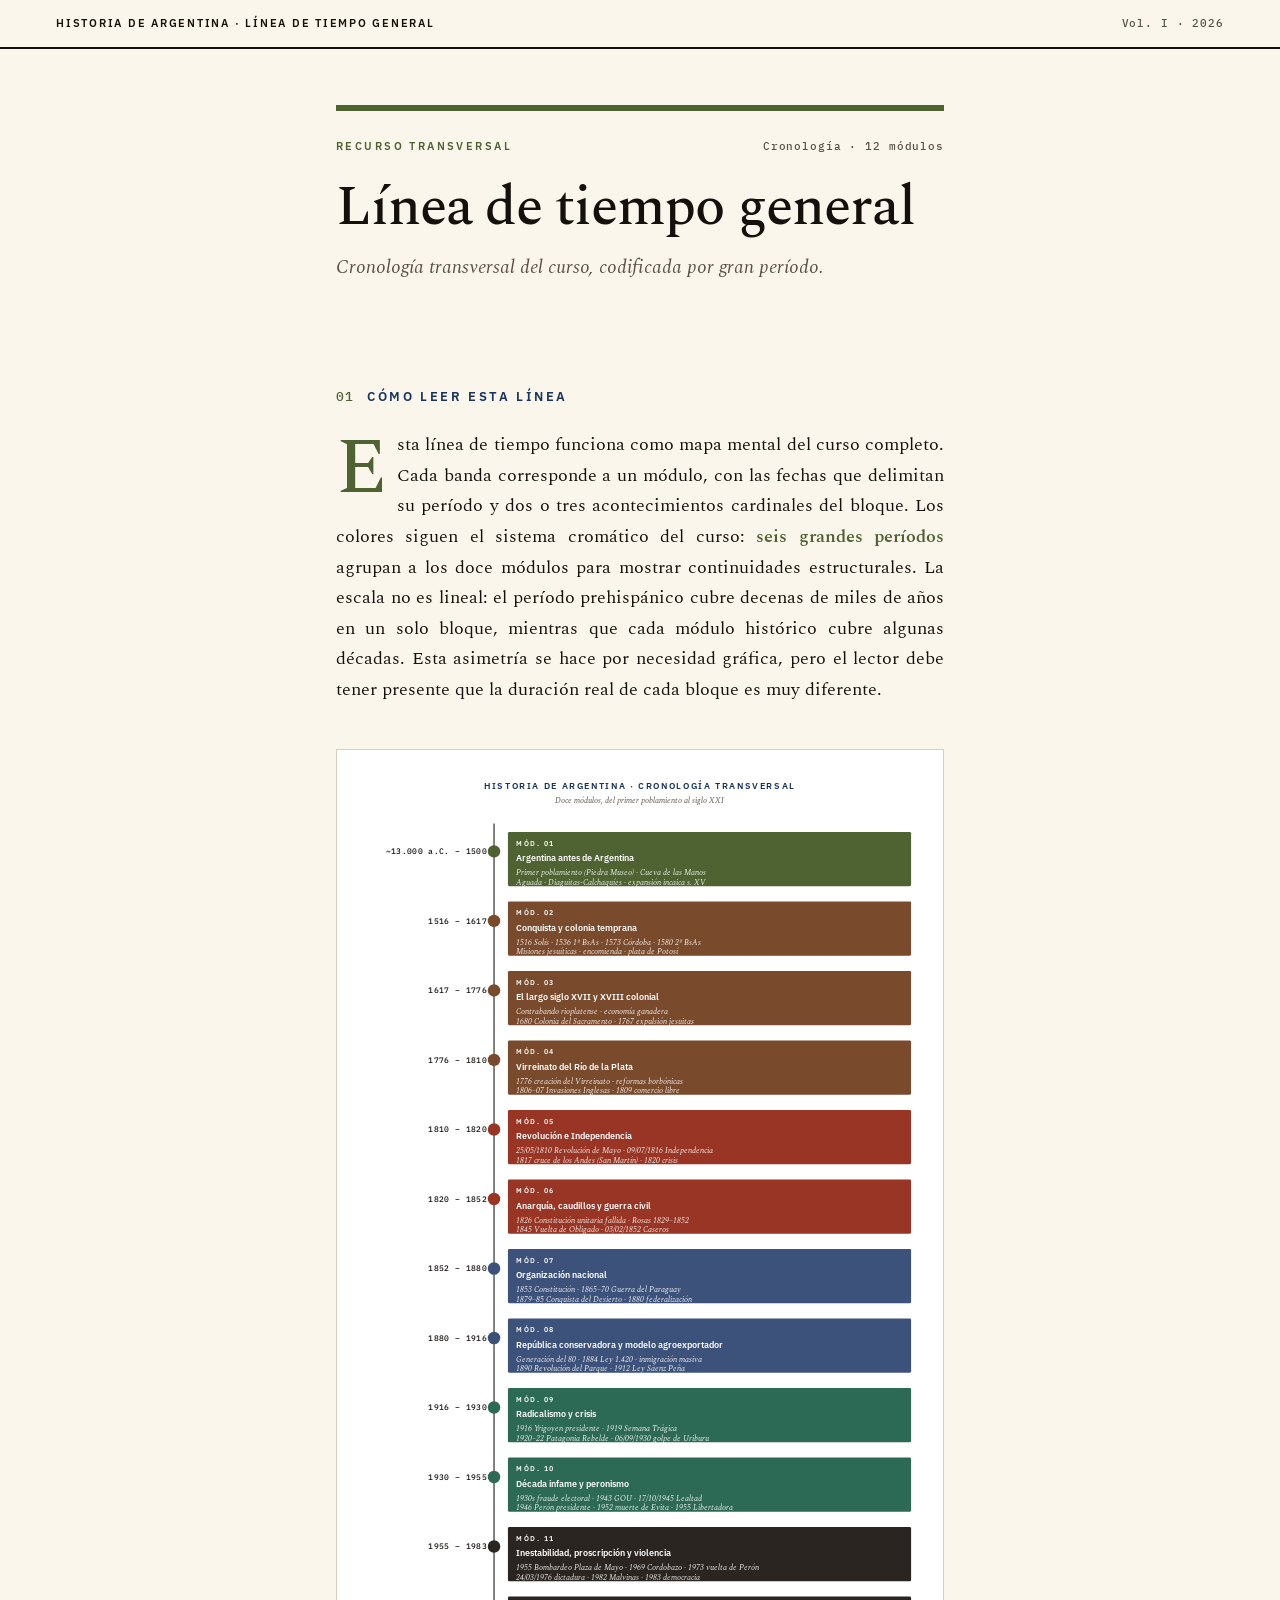
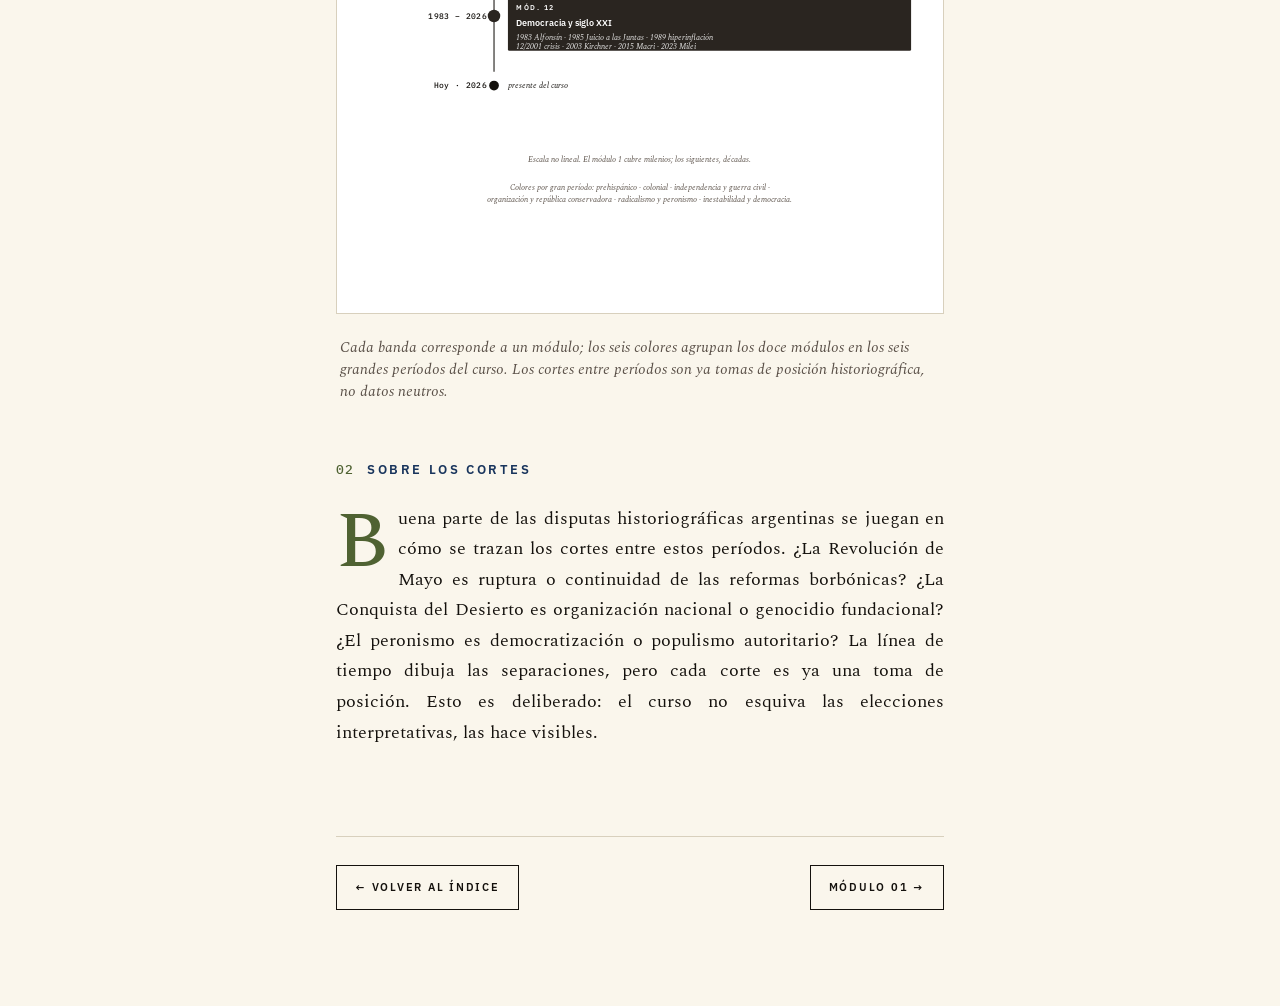
==== linea-tiempo-general.html @ d950d718 "Subida inicial · curso de Historia de Argentina" ====
<!DOCTYPE html>
<html lang="es">
<head>
<meta charset="UTF-8">
<meta name="viewport" content="width=device-width, initial-scale=1.0">
<title>Línea de tiempo general · Historia de Argentina</title>
<link rel="stylesheet" href="estilos.css">
</head>
<body>

<header class="masthead">
  <span class="masthead-edicion">Historia de Argentina · línea de tiempo general</span>
  <span class="masthead-vol">Vol. I · 2026</span>
</header>

<main class="contenido">

  <header class="modulo-cabecera">
    <div class="mod-eyebrow">
      <span>Recurso transversal</span>
      <span class="mod-counter">Cronología · 12 módulos</span>
    </div>
    <h1>Línea de tiempo general</h1>
    <p class="modulo-periodo">Cronología transversal del curso, codificada por gran período.</p>
  </header>

  <section>
    <h2>Cómo leer esta línea</h2>
    <p>Esta línea de tiempo funciona como mapa mental del curso completo. Cada banda corresponde a un módulo, con las fechas que delimitan su período y dos o tres acontecimientos cardinales del bloque. Los colores siguen el sistema cromático del curso: <strong>seis grandes períodos</strong> agrupan a los doce módulos para mostrar continuidades estructurales. La escala no es lineal: el período prehispánico cubre decenas de miles de años en un solo bloque, mientras que cada módulo histórico cubre algunas décadas. Esta asimetría se hace por necesidad gráfica, pero el lector debe tener presente que la duración real de cada bloque es muy diferente.</p>
  </section>

  <div class="grafico">
    <svg viewBox="0 0 820 1620" xmlns="http://www.w3.org/2000/svg" role="img" aria-label="Línea de tiempo de la historia argentina">

      <defs>
        <style>
          .tl-titulo { font: 600 13px 'IBM Plex Sans', sans-serif; fill: #18345c; letter-spacing: 0.18em; text-transform: uppercase; }
          .tl-subtitulo { font: italic 12px 'Spectral', serif; fill: #5a5048; }
          .tl-modnum { font: 600 10px 'IBM Plex Sans', sans-serif; fill: #fff; letter-spacing: 0.22em; }
          .tl-fecha { font: 500 12px 'IBM Plex Mono', monospace; fill: #14110d; letter-spacing: 0.04em; }
          .tl-titulobarra { font: 600 13px 'IBM Plex Sans', sans-serif; fill: #fff; }
          .tl-evento { font: italic 12px 'Spectral', serif; fill: #fff; opacity: 0.92; }
          .tl-eje { stroke: #14110d; stroke-width: 1.5; }
          .tl-nota { font: italic 11px 'Spectral', serif; fill: #5a5048; }
        </style>
      </defs>

      <text x="410" y="30" text-anchor="middle" class="tl-titulo">Historia de Argentina · cronología transversal</text>
      <text x="410" y="50" text-anchor="middle" class="tl-subtitulo">Doce módulos, del primer poblamiento al siglo XXI</text>

      <line x1="200" y1="80" x2="200" y2="1300" class="tl-eje"/>

      <!-- MÓDULO 1 — Prehispánico (p1 #4f6232) -->
      <circle cx="200" cy="120" r="9" fill="#4f6232"/>
      <text x="190" y="124" text-anchor="end" class="tl-fecha">~13.000 a.C. – 1500</text>
      <rect x="220" y="92" width="580" height="78" fill="#4f6232" rx="2"/>
      <text x="232" y="112" class="tl-modnum">MÓD. 01</text>
      <text x="232" y="134" class="tl-titulobarra">Argentina antes de Argentina</text>
      <text x="232" y="154" class="tl-evento">Primer poblamiento (Piedra Museo) · Cueva de las Manos</text>
      <text x="232" y="168" class="tl-evento">Aguada · Diaguitas-Calchaquíes · expansión incaica s. XV</text>

      <!-- MÓDULO 2 — Colonial (p2 #7a4a2c) -->
      <circle cx="200" cy="220" r="9" fill="#7a4a2c"/>
      <text x="190" y="224" text-anchor="end" class="tl-fecha">1516 – 1617</text>
      <rect x="220" y="192" width="580" height="78" fill="#7a4a2c" rx="2"/>
      <text x="232" y="212" class="tl-modnum">MÓD. 02</text>
      <text x="232" y="234" class="tl-titulobarra">Conquista y colonia temprana</text>
      <text x="232" y="254" class="tl-evento">1516 Solís · 1536 1ª BsAs · 1573 Córdoba · 1580 2ª BsAs</text>
      <text x="232" y="268" class="tl-evento">Misiones jesuíticas · encomienda · plata de Potosí</text>

      <!-- MÓDULO 3 — Colonial (p2) -->
      <circle cx="200" cy="320" r="9" fill="#7a4a2c"/>
      <text x="190" y="324" text-anchor="end" class="tl-fecha">1617 – 1776</text>
      <rect x="220" y="292" width="580" height="78" fill="#7a4a2c" rx="2"/>
      <text x="232" y="312" class="tl-modnum">MÓD. 03</text>
      <text x="232" y="334" class="tl-titulobarra">El largo siglo XVII y XVIII colonial</text>
      <text x="232" y="354" class="tl-evento">Contrabando rioplatense · economía ganadera</text>
      <text x="232" y="368" class="tl-evento">1680 Colonia del Sacramento · 1767 expulsión jesuitas</text>

      <!-- MÓDULO 4 — Colonial (p2) -->
      <circle cx="200" cy="420" r="9" fill="#7a4a2c"/>
      <text x="190" y="424" text-anchor="end" class="tl-fecha">1776 – 1810</text>
      <rect x="220" y="392" width="580" height="78" fill="#7a4a2c" rx="2"/>
      <text x="232" y="412" class="tl-modnum">MÓD. 04</text>
      <text x="232" y="434" class="tl-titulobarra">Virreinato del Río de la Plata</text>
      <text x="232" y="454" class="tl-evento">1776 creación del Virreinato · reformas borbónicas</text>
      <text x="232" y="468" class="tl-evento">1806–07 Invasiones Inglesas · 1809 comercio libre</text>

      <!-- MÓDULO 5 — Independencia (p3 #993524) -->
      <circle cx="200" cy="520" r="9" fill="#993524"/>
      <text x="190" y="524" text-anchor="end" class="tl-fecha">1810 – 1820</text>
      <rect x="220" y="492" width="580" height="78" fill="#993524" rx="2"/>
      <text x="232" y="512" class="tl-modnum">MÓD. 05</text>
      <text x="232" y="534" class="tl-titulobarra">Revolución e Independencia</text>
      <text x="232" y="554" class="tl-evento">25/05/1810 Revolución de Mayo · 09/07/1816 Independencia</text>
      <text x="232" y="568" class="tl-evento">1817 cruce de los Andes (San Martín) · 1820 crisis</text>

      <!-- MÓDULO 6 — Independencia (p3) -->
      <circle cx="200" cy="620" r="9" fill="#993524"/>
      <text x="190" y="624" text-anchor="end" class="tl-fecha">1820 – 1852</text>
      <rect x="220" y="592" width="580" height="78" fill="#993524" rx="2"/>
      <text x="232" y="612" class="tl-modnum">MÓD. 06</text>
      <text x="232" y="634" class="tl-titulobarra">Anarquía, caudillos y guerra civil</text>
      <text x="232" y="654" class="tl-evento">1826 Constitución unitaria fallida · Rosas 1829–1852</text>
      <text x="232" y="668" class="tl-evento">1845 Vuelta de Obligado · 03/02/1852 Caseros</text>

      <!-- MÓDULO 7 — Organización (p4 #3d527a) -->
      <circle cx="200" cy="720" r="9" fill="#3d527a"/>
      <text x="190" y="724" text-anchor="end" class="tl-fecha">1852 – 1880</text>
      <rect x="220" y="692" width="580" height="78" fill="#3d527a" rx="2"/>
      <text x="232" y="712" class="tl-modnum">MÓD. 07</text>
      <text x="232" y="734" class="tl-titulobarra">Organización nacional</text>
      <text x="232" y="754" class="tl-evento">1853 Constitución · 1865–70 Guerra del Paraguay</text>
      <text x="232" y="768" class="tl-evento">1879–85 Conquista del Desierto · 1880 federalización</text>

      <!-- MÓDULO 8 — Conservadora (p4) -->
      <circle cx="200" cy="820" r="9" fill="#3d527a"/>
      <text x="190" y="824" text-anchor="end" class="tl-fecha">1880 – 1916</text>
      <rect x="220" y="792" width="580" height="78" fill="#3d527a" rx="2"/>
      <text x="232" y="812" class="tl-modnum">MÓD. 08</text>
      <text x="232" y="834" class="tl-titulobarra">República conservadora y modelo agroexportador</text>
      <text x="232" y="854" class="tl-evento">Generación del 80 · 1884 Ley 1.420 · inmigración masiva</text>
      <text x="232" y="868" class="tl-evento">1890 Revolución del Parque · 1912 Ley Sáenz Peña</text>

      <!-- MÓDULO 9 — Radicalismo (p5 #2d6a55) -->
      <circle cx="200" cy="920" r="9" fill="#2d6a55"/>
      <text x="190" y="924" text-anchor="end" class="tl-fecha">1916 – 1930</text>
      <rect x="220" y="892" width="580" height="78" fill="#2d6a55" rx="2"/>
      <text x="232" y="912" class="tl-modnum">MÓD. 09</text>
      <text x="232" y="934" class="tl-titulobarra">Radicalismo y crisis</text>
      <text x="232" y="954" class="tl-evento">1916 Yrigoyen presidente · 1919 Semana Trágica</text>
      <text x="232" y="968" class="tl-evento">1920–22 Patagonia Rebelde · 06/09/1930 golpe de Uriburu</text>

      <!-- MÓDULO 10 — Peronismo (p5) -->
      <circle cx="200" cy="1020" r="9" fill="#2d6a55"/>
      <text x="190" y="1024" text-anchor="end" class="tl-fecha">1930 – 1955</text>
      <rect x="220" y="992" width="580" height="78" fill="#2d6a55" rx="2"/>
      <text x="232" y="1012" class="tl-modnum">MÓD. 10</text>
      <text x="232" y="1034" class="tl-titulobarra">Década infame y peronismo</text>
      <text x="232" y="1054" class="tl-evento">1930s fraude electoral · 1943 GOU · 17/10/1945 Lealtad</text>
      <text x="232" y="1068" class="tl-evento">1946 Perón presidente · 1952 muerte de Evita · 1955 Libertadora</text>

      <!-- MÓDULO 11 — Inestabilidad (p6 #2a2520) -->
      <circle cx="200" cy="1120" r="9" fill="#2a2520"/>
      <text x="190" y="1124" text-anchor="end" class="tl-fecha">1955 – 1983</text>
      <rect x="220" y="1092" width="580" height="78" fill="#2a2520" rx="2"/>
      <text x="232" y="1112" class="tl-modnum">MÓD. 11</text>
      <text x="232" y="1134" class="tl-titulobarra">Inestabilidad, proscripción y violencia</text>
      <text x="232" y="1154" class="tl-evento">1955 Bombardeo Plaza de Mayo · 1969 Cordobazo · 1973 vuelta de Perón</text>
      <text x="232" y="1168" class="tl-evento">24/03/1976 dictadura · 1982 Malvinas · 1983 democracia</text>

      <!-- MÓDULO 12 — Democracia (p6) -->
      <circle cx="200" cy="1220" r="9" fill="#2a2520"/>
      <text x="190" y="1224" text-anchor="end" class="tl-fecha">1983 – 2026</text>
      <rect x="220" y="1192" width="580" height="78" fill="#2a2520" rx="2"/>
      <text x="232" y="1212" class="tl-modnum">MÓD. 12</text>
      <text x="232" y="1234" class="tl-titulobarra">Democracia y siglo XXI</text>
      <text x="232" y="1254" class="tl-evento">1983 Alfonsín · 1985 Juicio a las Juntas · 1989 hiperinflación</text>
      <text x="232" y="1268" class="tl-evento">12/2001 crisis · 2003 Kirchner · 2015 Macri · 2023 Milei</text>

      <!-- Marcador del presente -->
      <circle cx="200" cy="1320" r="7" fill="#14110d"/>
      <text x="190" y="1324" text-anchor="end" class="tl-fecha">Hoy · 2026</text>
      <text x="220" y="1324" class="tl-evento" style="fill:#14110d;opacity:1">presente del curso</text>

      <!-- Notas al pie -->
      <text x="410" y="1430" text-anchor="middle" class="tl-nota">Escala no lineal. El módulo 1 cubre milenios; los siguientes, décadas.</text>
      <text x="410" y="1470" text-anchor="middle" class="tl-nota">Colores por gran período: prehispánico · colonial · independencia y guerra civil ·</text>
      <text x="410" y="1488" text-anchor="middle" class="tl-nota">organización y república conservadora · radicalismo y peronismo · inestabilidad y democracia.</text>
    </svg>
    <p class="caption">Cada banda corresponde a un módulo; los seis colores agrupan los doce módulos en los seis grandes períodos del curso. Los cortes entre períodos son ya tomas de posición historiográfica, no datos neutros.</p>
  </div>

  <section>
    <h2>Sobre los cortes</h2>
    <p>Buena parte de las disputas historiográficas argentinas se juegan en cómo se trazan los cortes entre estos períodos. ¿La Revolución de Mayo es ruptura o continuidad de las reformas borbónicas? ¿La Conquista del Desierto es organización nacional o genocidio fundacional? ¿El peronismo es democratización o populismo autoritario? La línea de tiempo dibuja las separaciones, pero cada corte es ya una toma de posición. Esto es deliberado: el curso no esquiva las elecciones interpretativas, las hace visibles.</p>
  </section>

  <nav class="nav-modulos">
    <a href="index.html">← Volver al índice</a>
    <a href="modulo-01-pueblos-originarios.html">Módulo 01 →</a>
  </nav>

</main>
</body>
</html>
---- estilos.css ----
/* =============================================================
   Historia de Argentina — hoja de estilos editorial
   Sistema: "revista intelectual" + "atlas histórico"
   Tipografía Spectral (cuerpo) + IBM Plex Sans (display)
   + IBM Plex Mono (números, fechas)
   Paleta cromática por gran período (p1…p6)
   ============================================================= */

@import url('https://fonts.googleapis.com/css2?family=Spectral:ital,wght@0,300;0,400;0,500;0,600;1,400;1,500&family=IBM+Plex+Sans:wght@300;400;500;600&family=IBM+Plex+Mono:wght@400;500&display=swap');

/* ----- Variables raíz ----- */
:root {
  /* Paleta base */
  --paper:   #faf6ec;  /* fondo crema cálido */
  --paper-2: #f5efdf;
  --ink:     #14110d;
  --soft:    #5a5048;
  --rule:    #d8d0bd;
  --rule-2:  #ebe4d0;
  --accent:  #18345c;  /* azul oxford institucional */

  /* Paleta por gran período histórico */
  --p1: #4f6232;  /* prehispánico · olivo */
  --p2: #7a4a2c;  /* colonial · tabaco */
  --p3: #993524;  /* independencia y guerra civil · ladrillo */
  --p4: #3d527a;  /* organización + república conservadora · indigo */
  --p5: #2d6a55;  /* radicalismo + peronismo · teal */
  --p6: #2a2520;  /* inestabilidad + democracia · grafito */

  /* Color de período activo (heredable, default p1) */
  --c: var(--p1);

  /* Familias tipográficas */
  --serif: 'Spectral', Georgia, serif;
  --sans:  'IBM Plex Sans', 'Helvetica Neue', Arial, sans-serif;
  --mono:  'IBM Plex Mono', 'Courier New', monospace;

  /* Layout */
  --ancho-lectura: 720px;
}

/* ----- Clases modificadoras de período ----- */
.periodo-p1 { --c: var(--p1); }
.periodo-p2 { --c: var(--p2); }
.periodo-p3 { --c: var(--p3); }
.periodo-p4 { --c: var(--p4); }
.periodo-p5 { --c: var(--p5); }
.periodo-p6 { --c: var(--p6); }

/* ----- Reset y base ----- */
*, *::before, *::after { box-sizing: border-box; }

html, body {
  margin: 0;
  padding: 0;
  background: var(--paper);
  color: var(--ink);
  font-family: var(--serif);
  font-size: 18px;
  line-height: 1.7;
  -webkit-font-smoothing: antialiased;
  text-rendering: optimizeLegibility;
}

body {
  counter-reset: dato-counter;
}

/* ----- Masthead (barra superior fina) ----- */
.masthead {
  border-bottom: 2px solid var(--ink);
  padding: 14px 56px;
  display: flex;
  justify-content: space-between;
  align-items: baseline;
  font-family: var(--sans);
  font-size: 11px;
  font-weight: 600;
  text-transform: uppercase;
  letter-spacing: 0.16em;
  color: var(--ink);
}

.masthead-edicion {
  color: var(--ink);
}

.masthead-vol {
  color: var(--soft);
  font-family: var(--mono);
  font-weight: 500;
  letter-spacing: 0.08em;
  font-variant-numeric: tabular-nums;
  text-transform: none;
}

/* ----- Contenedor de lectura ----- */
.contenido {
  max-width: var(--ancho-lectura);
  margin: 0 auto;
  padding: 56px 56px 96px;
}

/* ----- Hero del índice ----- */
.hero {
  padding: 16px 0 40px;
}

.hero h1 {
  font-family: var(--serif);
  font-size: 78px;
  font-weight: 500;
  line-height: 0.98;
  letter-spacing: -0.025em;
  margin: 0 0 20px;
  color: var(--ink);
}

.hero-sub {
  font-family: var(--serif);
  font-style: italic;
  font-weight: 400;
  font-size: 21px;
  line-height: 1.45;
  color: var(--soft);
  margin: 0 0 28px;
  max-width: 600px;
}

.hero-meta {
  font-family: var(--sans);
  font-size: 12.5px;
  font-weight: 400;
  color: var(--soft);
  letter-spacing: 0.04em;
  border-top: 1px solid var(--rule);
  padding-top: 14px;
  margin-top: 24px;
}

.hero-meta .num {
  color: var(--ink);
  font-family: var(--mono);
  font-weight: 500;
  font-variant-numeric: tabular-nums;
}

/* ----- Leyenda de períodos (solo en index) ----- */
.leyenda-periodos {
  margin: 56px 0 64px;
}

.leyenda-periodos h2 {
  font-family: var(--sans);
  font-weight: 600;
  font-size: 11px;
  letter-spacing: 0.22em;
  text-transform: uppercase;
  color: var(--accent);
  margin: 0 0 18px;
  display: block;
}

.leyenda-periodos h2::before {
  content: none;
}

.leyenda-lista {
  list-style: none;
  margin: 0;
  padding: 0;
  display: flex;
  flex-wrap: wrap;
  gap: 14px 28px;
}

.leyenda-lista li {
  display: flex;
  align-items: center;
  gap: 10px;
  font-family: var(--sans);
  font-size: 10.5px;
  font-weight: 500;
  letter-spacing: 0.14em;
  text-transform: uppercase;
  color: var(--ink);
  margin: 0;
}

.leyenda-dot {
  width: 10px;
  height: 10px;
  border-radius: 50%;
  flex-shrink: 0;
  display: inline-block;
}

/* ----- Índice de módulos ----- */
.index-modulos {
  list-style: none;
  margin: 32px 0 0;
  padding: 0;
  border-top: 1px solid var(--rule);
}

.index-modulos li {
  display: grid;
  grid-template-columns: 10px 134px 1fr auto;
  gap: 22px;
  padding: 16px 0;
  border-bottom: 1px solid var(--rule-2);
  align-items: baseline;
  margin: 0;
}

.index-modulos a {
  display: contents;
  text-decoration: none;
  color: inherit;
}

.index-modulos a:hover .idx-titulo {
  text-decoration: underline;
  text-decoration-thickness: 1px;
  text-underline-offset: 4px;
}

.idx-dot {
  width: 10px;
  height: 10px;
  border-radius: 50%;
  background: var(--c);
  display: inline-block;
  align-self: center;
}

.idx-anios {
  font-family: var(--mono);
  font-size: 14.5px;
  font-weight: 500;
  color: var(--soft);
  font-variant-numeric: tabular-nums;
}

.idx-titulo {
  font-family: var(--serif);
  font-size: 22px;
  font-weight: 500;
  color: var(--ink);
  line-height: 1.25;
}

.idx-modnum {
  font-family: var(--sans);
  font-size: 10px;
  font-weight: 500;
  letter-spacing: 0.16em;
  text-transform: uppercase;
  color: var(--soft);
  font-variant-numeric: tabular-nums;
}

.index-modulos li.mod-pendiente {
  opacity: 0.6;
}

/* ----- Recursos transversales en el índice ----- */
.recursos {
  margin: 64px 0 0;
  padding-top: 28px;
  border-top: 1px solid var(--rule);
}

.recursos h2 {
  font-family: var(--sans);
  font-weight: 600;
  font-size: 11px;
  letter-spacing: 0.22em;
  text-transform: uppercase;
  color: var(--accent);
  margin: 0 0 18px;
  display: block;
}

.recursos h2::before { content: none; }

.recursos-lista {
  list-style: none;
  margin: 0;
  padding: 0;
  border-top: 1px solid var(--rule-2);
}

.recursos-lista li {
  padding: 16px 0;
  border-bottom: 1px solid var(--rule-2);
  margin: 0;
  display: grid;
  grid-template-columns: 134px 1fr;
  gap: 22px;
  align-items: baseline;
}

.recursos-lista a {
  display: contents;
  text-decoration: none;
  color: inherit;
}

.recursos-lista a:hover .idx-titulo {
  text-decoration: underline;
  text-decoration-thickness: 1px;
  text-underline-offset: 4px;
}

.recursos-lista .rec-tipo {
  font-family: var(--sans);
  font-size: 10px;
  font-weight: 500;
  letter-spacing: 0.16em;
  text-transform: uppercase;
  color: var(--soft);
}

/* ----- Cabecera de módulo ----- */
.modulo-cabecera {
  border-top: 6px solid var(--c);
  padding: 26px 0 48px;
  margin-bottom: 16px;
}

.mod-eyebrow {
  display: flex;
  justify-content: space-between;
  align-items: baseline;
  font-family: var(--sans);
  font-size: 11px;
  font-weight: 600;
  text-transform: uppercase;
  letter-spacing: 0.22em;
  color: var(--c);
  margin: 0 0 24px;
}

.mod-counter {
  color: var(--soft);
  font-family: var(--mono);
  font-weight: 500;
  letter-spacing: 0.08em;
  font-variant-numeric: tabular-nums;
  text-transform: none;
}

.modulo-cabecera h1 {
  font-family: var(--serif);
  font-size: 56px;
  font-weight: 500;
  line-height: 1.02;
  letter-spacing: -0.02em;
  margin: 0 0 18px;
  color: var(--ink);
}

.modulo-periodo {
  font-family: var(--serif);
  font-style: italic;
  font-weight: 400;
  font-size: 19px;
  line-height: 1.45;
  color: var(--soft);
  margin: 0;
}

/* ----- Cuerpo del módulo ----- */
main { counter-reset: section; }

/* h2: encabezado de sección autonumerado */
h2 {
  font-family: var(--sans);
  font-weight: 600;
  font-size: 13px;
  text-transform: uppercase;
  letter-spacing: 0.2em;
  color: var(--accent);
  margin: 56px 0 22px;
  padding: 0;
  border: none;
  display: flex;
  align-items: baseline;
  gap: 14px;
}

h2::before {
  content: counter(section, decimal-leading-zero);
  counter-increment: section;
  font-family: var(--mono);
  font-size: 13px;
  font-weight: 500;
  color: var(--c);
  letter-spacing: 0.04em;
}

/* h3: subsección */
h3 {
  font-family: var(--serif);
  font-size: 22px;
  font-weight: 500;
  line-height: 1.3;
  color: var(--ink);
  margin: 36px 0 14px;
}

/* h4: etiqueta menor */
h4 {
  font-family: var(--sans);
  font-size: 11px;
  font-weight: 600;
  text-transform: uppercase;
  letter-spacing: 0.18em;
  color: var(--soft);
  margin: 22px 0 8px;
}

/* Párrafos */
p {
  margin: 0 0 18px;
  text-align: justify;
  hyphens: auto;
  font-family: var(--serif);
  font-size: 18px;
  line-height: 1.7;
  color: var(--ink);
}

/* Capitular en el primer párrafo de cada sección del cuerpo */
section > p:first-of-type::first-letter {
  font-family: var(--serif);
  font-weight: 500;
  font-size: 78px;
  line-height: 0.85;
  float: left;
  padding: 6px 10px 0 0;
  color: var(--c);
}

/* No aplicar capitular dentro de bloques editoriales especiales */
.debate p:first-of-type::first-letter,
.fuente-primaria p:first-of-type::first-letter,
.dato-clave p:first-of-type::first-letter,
.bibliografia p:first-of-type::first-letter {
  font-size: inherit;
  float: none;
  padding: 0;
  color: inherit;
  font-weight: inherit;
}

/* Énfasis */
strong {
  font-weight: 600;
  color: var(--c);
}

em {
  font-style: italic;
  color: var(--ink);
}

/* Enlaces */
a {
  color: var(--accent);
  text-decoration: underline;
  text-decoration-thickness: 1px;
  text-underline-offset: 3px;
}

a:hover {
  color: var(--c);
}

/* ----- Blockquote suelto (dentro de cuerpo) ----- */
blockquote {
  margin: 24px 0;
  padding: 0 0 0 24px;
  border-left: 3px solid var(--c);
  font-family: var(--serif);
  font-style: italic;
  font-size: 19px;
  line-height: 1.55;
  color: var(--ink);
}

blockquote cite {
  display: block;
  margin-top: 14px;
  font-family: var(--sans);
  font-style: normal;
  font-weight: 500;
  font-size: 11.5px;
  letter-spacing: 0.06em;
  color: var(--soft);
  text-align: right;
}

blockquote cite em {
  font-style: italic;
}

/* ----- Bloque .debate ----- */
.debate {
  margin: 40px -20px;
  padding: 22px 24px 18px;
  border-top: 3px solid var(--c);
  border-bottom: 1px solid var(--rule);
  background: rgba(0,0,0,0.018);
  counter-increment: debate-counter;
}

.debate-label {
  display: flex;
  justify-content: space-between;
  align-items: baseline;
  font-family: var(--sans);
  font-size: 10px;
  font-weight: 600;
  text-transform: uppercase;
  letter-spacing: 0.22em;
  color: var(--c);
  margin-bottom: 14px;
}

.debate-num {
  color: var(--soft);
  font-family: var(--mono);
  font-weight: 500;
  letter-spacing: 0.08em;
  font-variant-numeric: tabular-nums;
  text-transform: none;
}

.debate h3 {
  font-family: var(--serif);
  font-style: italic;
  font-weight: 500;
  font-size: 22px;
  line-height: 1.3;
  color: var(--ink);
  margin: 0 0 14px;
}

.debate h3::before { content: none; }

.debate p {
  font-family: var(--serif);
  font-size: 16.5px;
  line-height: 1.6;
  margin: 0 0 14px;
}

.debate p:last-child { margin-bottom: 0; }

/* ----- Bloque .fuente-primaria ----- */
.fuente-primaria {
  margin: 36px 0;
  padding: 4px 0 4px 22px;
  border-left: 3px solid var(--c);
  background: none;
  border-radius: 0;
  border-right: none;
  border-top: none;
  border-bottom: none;
}

.fuente-primaria-label {
  display: flex;
  justify-content: space-between;
  align-items: baseline;
  font-family: var(--sans);
  font-size: 10px;
  font-weight: 600;
  text-transform: uppercase;
  letter-spacing: 0.22em;
  color: var(--c);
  margin-bottom: 12px;
}

.fuente-primaria-tipo {
  font-family: var(--sans);
  font-size: 11px;
  font-weight: 400;
  letter-spacing: 0.12em;
  color: var(--soft);
  text-transform: none;
}

.fuente-primaria h4 {
  display: none;
}

.fuente-primaria p {
  font-family: var(--serif);
  font-size: 16.5px;
  line-height: 1.6;
  margin: 0 0 14px;
}

.fuente-primaria blockquote {
  font-family: var(--serif);
  font-style: italic;
  font-size: 19px;
  line-height: 1.5;
  border-left: none;
  padding-left: 0;
  margin: 14px 0;
  color: var(--ink);
}

.fuente-primaria blockquote cite {
  font-family: var(--sans);
  font-style: normal;
  font-weight: 500;
  font-size: 11.5px;
  letter-spacing: 0.06em;
  color: var(--soft);
  text-align: right;
  margin-top: 12px;
}

/* ----- Bloque .dato-clave ----- */
.dato-clave {
  display: grid;
  grid-template-columns: auto 1fr;
  gap: 26px;
  border-top: 1px solid var(--ink);
  border-bottom: 1px solid var(--ink);
  padding: 18px 0;
  margin: 36px 0;
  background: none;
  border-left: none;
  border-right: none;
}

.dato-clave::before {
  content: counter(dato-counter, decimal-leading-zero);
  counter-increment: dato-counter;
  font-family: var(--sans);
  font-weight: 300;
  font-size: 52px;
  line-height: 1;
  color: var(--c);
  letter-spacing: -0.04em;
  font-variant-numeric: tabular-nums;
  align-self: start;
}

.dato-clave-label {
  font-family: var(--sans);
  font-size: 10px;
  font-weight: 600;
  text-transform: uppercase;
  letter-spacing: 0.22em;
  color: var(--soft);
  margin: 0 0 6px;
  display: block;
}

.dato-clave p {
  font-family: var(--serif);
  font-size: 17px;
  line-height: 1.45;
  margin: 0;
  text-align: left;
}

.dato-clave strong {
  font-weight: 600;
  color: var(--ink);
}

/* ----- Tablas ----- */
table {
  width: 100%;
  border-collapse: collapse;
  margin: 28px 0;
  background: #fff;
}

th {
  font-family: var(--sans);
  font-weight: 600;
  font-size: 11px;
  text-transform: uppercase;
  letter-spacing: 0.2em;
  color: var(--accent);
  border: 1px solid var(--rule);
  padding: 12px 14px;
  text-align: left;
  background: var(--paper-2);
}

td {
  font-family: var(--serif);
  font-size: 15px;
  line-height: 1.5;
  border: 1px solid var(--rule);
  padding: 11px 14px;
  vertical-align: top;
}

tr:nth-child(even) td {
  background: rgba(0,0,0,0.015);
}

/* ----- Listas ----- */
ul, ol {
  margin: 14px 0 22px 24px;
  padding: 0;
  font-family: var(--serif);
  font-size: 18px;
  line-height: 1.65;
}

ul li, ol li {
  margin-bottom: 8px;
}

/* ----- Bibliografía ----- */
.bibliografia {
  margin-top: 72px;
  padding-top: 28px;
  border-top: 2px double var(--ink);
}

.bibliografia h2 {
  color: var(--soft);
  margin-bottom: 20px;
}

.bibliografia h2::before {
  color: var(--soft);
}

.bibliografia p {
  font-size: 15px;
  line-height: 1.55;
  color: var(--soft);
  margin-bottom: 18px;
}

.bibliografia ol {
  list-style: none;
  counter-reset: bib-counter;
  padding: 0;
  margin: 0;
}

.bibliografia ol li {
  counter-increment: bib-counter;
  padding-left: 40px;
  position: relative;
  margin-bottom: 10px;
  font-family: var(--serif);
  font-size: 14.5px;
  line-height: 1.55;
  color: var(--ink);
}

.bibliografia ol li::before {
  content: counter(bib-counter, decimal-leading-zero);
  font-family: var(--mono);
  font-weight: 500;
  font-size: 12px;
  color: var(--c);
  position: absolute;
  left: 0;
  top: 2px;
  font-variant-numeric: tabular-nums;
}

.bibliografia em {
  font-style: italic;
  color: var(--ink);
}

/* ----- Grafismos ----- */
.grafico {
  margin: 44px 0;
  background: none;
  border: none;
  padding: 0;
  text-align: center;
}

.grafico svg {
  max-width: 100%;
  height: auto;
  background: #fff;
  border: 1px solid var(--rule);
  padding: 18px;
}

.grafico .caption {
  font-family: var(--serif);
  font-style: italic;
  font-size: 14.5px;
  line-height: 1.5;
  color: var(--soft);
  max-width: 600px;
  margin: 14px auto 0;
  text-align: left;
}

/* ----- Navegación entre módulos ----- */
.nav-modulos {
  display: flex;
  justify-content: space-between;
  align-items: center;
  margin: 88px 0 0;
  padding-top: 28px;
  border-top: 1px solid var(--rule);
  font-family: var(--sans);
  font-size: 11px;
  font-weight: 600;
  text-transform: uppercase;
  letter-spacing: 0.16em;
}

.nav-modulos a,
.nav-modulos span {
  display: inline-block;
  padding: 12px 18px;
  border: 1px solid var(--ink);
  text-decoration: none;
  color: var(--ink);
  background: none;
  transition: background-color 0.15s, color 0.15s;
}

.nav-modulos a:hover {
  background: var(--ink);
  color: var(--paper);
}

.nav-modulos span {
  border-color: var(--rule);
  color: var(--soft);
}

/* ----- Sección general ----- */
section {
  margin-bottom: 0;
}

/* ----- Impresión ----- */
@media print {
  body {
    background: #fff;
    font-size: 11pt;
  }
  .contenido {
    max-width: 100%;
    padding: 0;
  }
  .masthead, .nav-modulos { display: none; }
  h2, h3 { page-break-after: avoid; }
  blockquote, .debate, .fuente-primaria, .dato-clave { page-break-inside: avoid; }
  .grafico svg { border: 1px solid #ccc; }
}

/* ----- Responsivo (mobile ≤720px) ----- */
@media (max-width: 720px) {
  body { font-size: 16px; }
  .masthead { padding: 12px 20px; font-size: 10px; }
  .contenido { padding: 32px 22px 64px; }
  .hero h1 { font-size: 48px; letter-spacing: -0.02em; }
  .hero-sub { font-size: 18px; }
  .modulo-cabecera h1 { font-size: 38px; }
  .modulo-periodo { font-size: 16px; }
  h2 { font-size: 12px; }
  p { font-size: 17px; }

  .index-modulos li {
    grid-template-columns: 10px 1fr auto;
    grid-template-rows: auto auto;
    gap: 4px 16px;
    padding: 14px 0;
  }
  .idx-dot { grid-row: 1 / 3; align-self: start; margin-top: 8px; }
  .idx-anios { grid-column: 2; grid-row: 1; font-size: 13px; }
  .idx-modnum { grid-column: 3; grid-row: 1; }
  .idx-titulo { grid-column: 2 / 4; grid-row: 2; font-size: 18px; }

  .recursos-lista li {
    grid-template-columns: 1fr;
    gap: 4px;
  }
  .recursos-lista .rec-tipo { font-size: 9px; }

  .debate { margin-left: 0; margin-right: 0; }
  .leyenda-lista { gap: 10px 18px; }
  .leyenda-lista li { font-size: 9.5px; }
  section > p:first-of-type::first-letter { font-size: 58px; }
  .dato-clave { gap: 18px; }
  .dato-clave::before { font-size: 40px; }
}
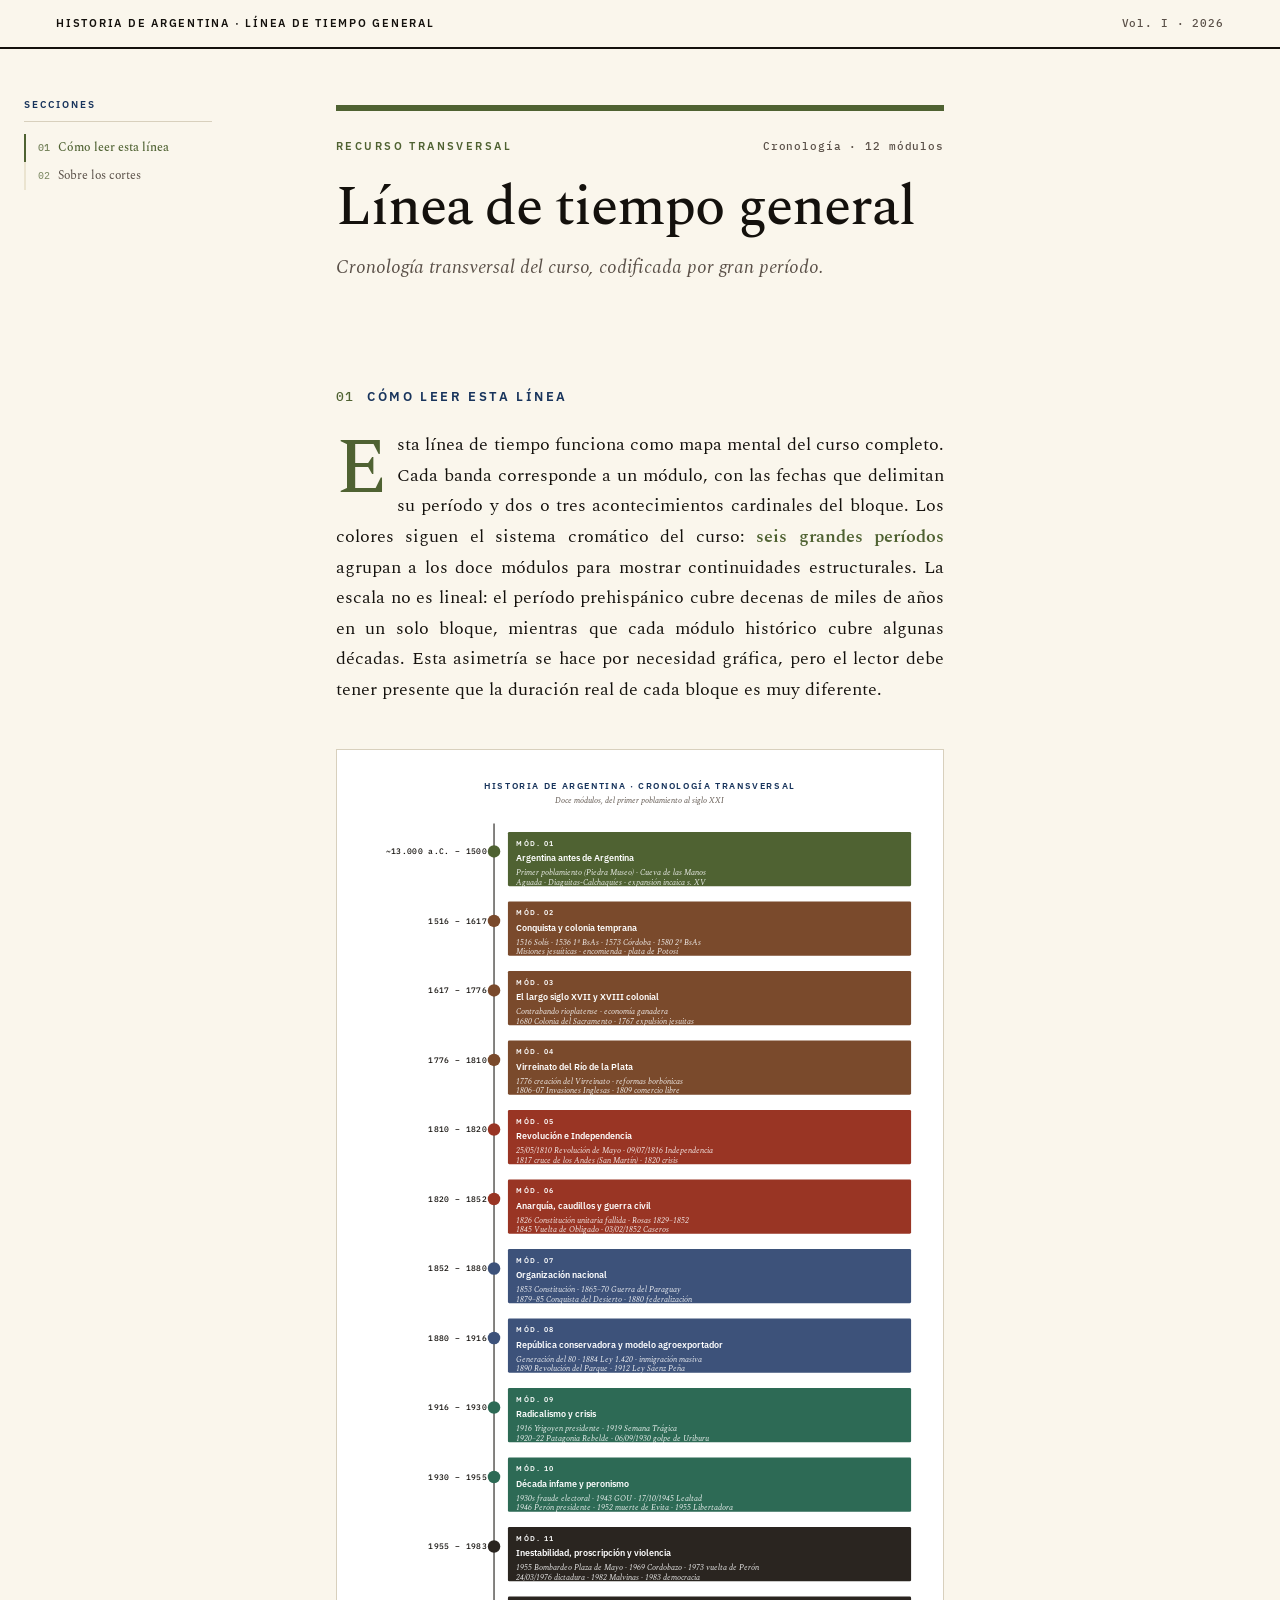
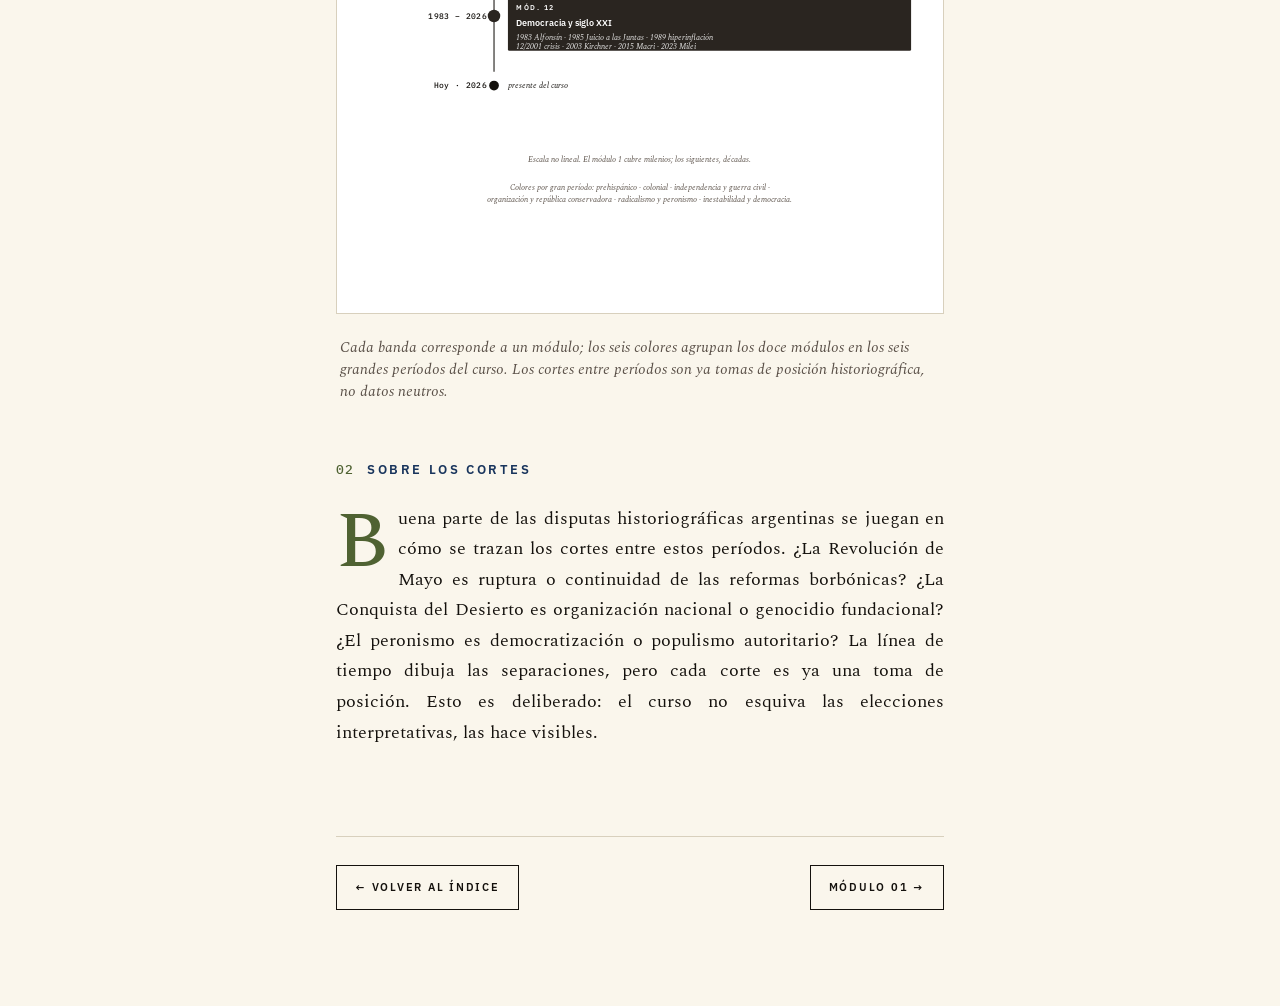
==== commit 3b9fd6bc: "Agrega modulo 02 (conquista y colonia), navegacion (nav.js) y mejoras de estilos" ====
--- a/linea-tiempo-general.html
+++ b/linea-tiempo-general.html
@@ -182,5 +182,6 @@
   </nav>
 
 </main>
+<script src="nav.js"></script>
 </body>
 </html>
--- a/estilos.css
+++ b/estilos.css
@@ -851,6 +851,59 @@
   margin-bottom: 0;
 }
 
+/* ----- Índice lateral con scroll-spy (lo genera nav.js) ----- */
+.toc-sidebar {
+  position: fixed;
+  top: 96px;
+  left: 24px;
+  width: 188px;
+  max-height: 78vh;
+  overflow-y: auto;
+  font-family: var(--sans);
+  display: none; /* sólo en pantallas anchas */
+  z-index: 50;
+}
+@media (min-width: 1200px) {
+  .toc-sidebar { display: block; }
+}
+.toc-title {
+  font-size: 10px;
+  font-weight: 600;
+  text-transform: uppercase;
+  letter-spacing: 0.2em;
+  color: var(--accent);
+  margin-bottom: 12px;
+  padding-bottom: 8px;
+  border-bottom: 1px solid var(--rule);
+}
+.toc-sidebar ul { list-style: none; margin: 0; padding: 0; }
+.toc-sidebar li { margin: 0; }
+.toc-sidebar a {
+  display: block;
+  padding: 6px 0 6px 12px;
+  font-size: 12px;
+  line-height: 1.35;
+  color: var(--soft);
+  text-decoration: none;
+  border-left: 2px solid var(--rule-2);
+  transition: color 0.15s, border-color 0.15s;
+}
+.toc-sidebar a:hover { color: var(--ink); border-left-color: var(--soft); }
+.toc-sidebar a.active {
+  color: var(--c);
+  border-left-color: var(--c);
+  font-weight: 500;
+}
+.toc-num {
+  font-family: var(--mono);
+  font-size: 10px;
+  color: var(--c);
+  margin-right: 8px;
+  opacity: 0.75;
+}
+.toc-sidebar::-webkit-scrollbar { width: 5px; }
+.toc-sidebar::-webkit-scrollbar-thumb { background: var(--rule); border-radius: 3px; }
+
 /* ----- Impresión ----- */
 @media print {
   body {
@@ -861,7 +914,7 @@
     max-width: 100%;
     padding: 0;
   }
-  .masthead, .nav-modulos { display: none; }
+  .masthead, .nav-modulos, .toc-sidebar { display: none; }
   h2, h3 { page-break-after: avoid; }
   blockquote, .debate, .fuente-primaria, .dato-clave { page-break-inside: avoid; }
   .grafico svg { border: 1px solid #ccc; }
